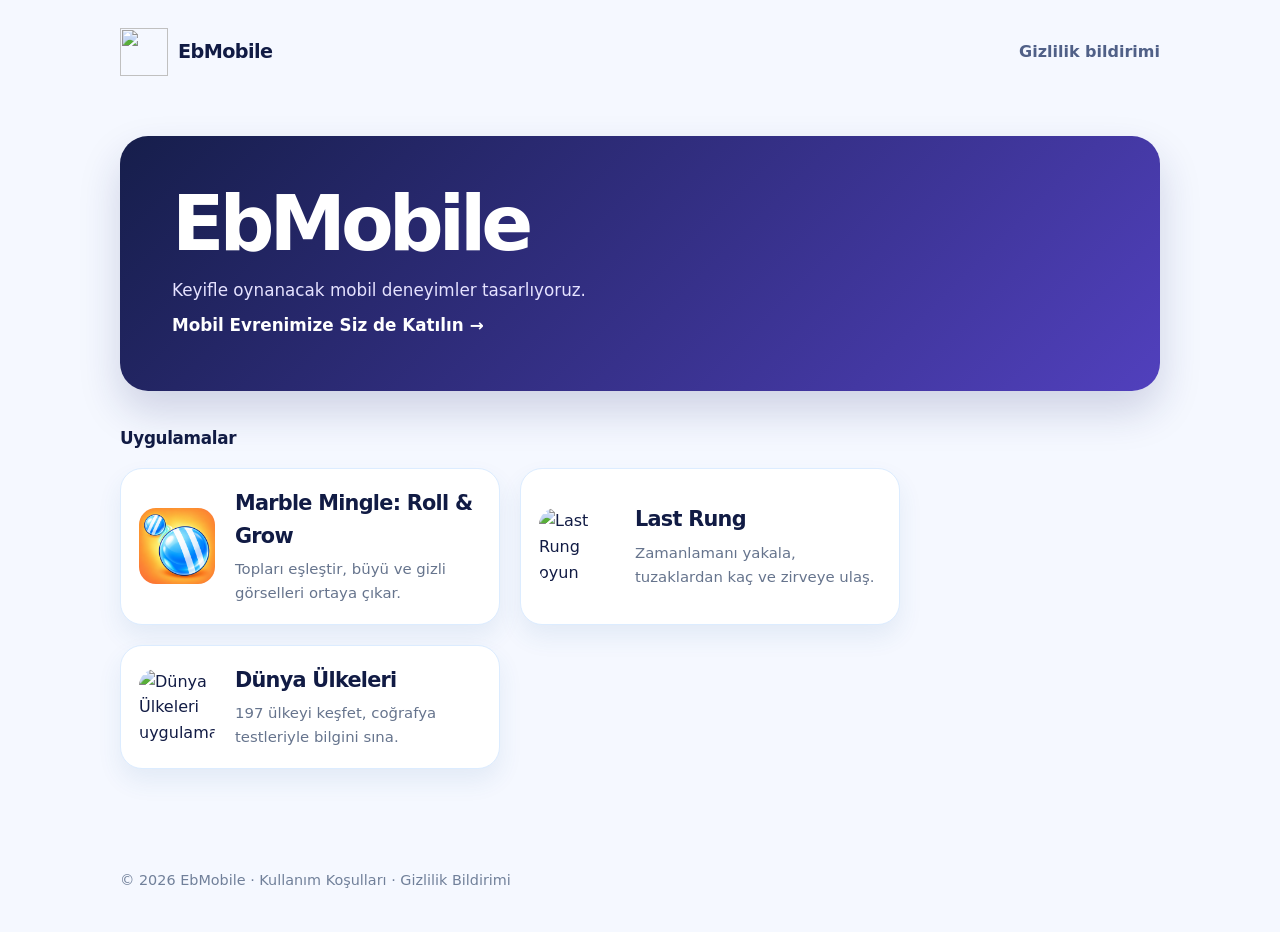
==== index.html @ 600e8740 "Add Marble Mingle game page and project card" ====
<!doctype html>
<html lang="tr">
<head>
  <meta charset="utf-8">
  <meta name="viewport" content="width=device-width, initial-scale=1">
  <meta name="description" content="EbMobile mobil uygulamaları ve oyunları.">
  <title>EbMobile</title>
  <style>
    :root { --ink:#111b44; --purple:#6150e8; --mist:#edf9ff; }
    * { box-sizing:border-box; }
    body { min-height:100vh; margin:0; color:var(--ink); background:#f5f8ff; font:16px/1.6 Inter,ui-sans-serif,system-ui,-apple-system,BlinkMacSystemFont,"Segoe UI",sans-serif; }
    .page { width:min(1040px,calc(100% - 48px)); margin:auto; }
    header { display:flex; align-items:center; justify-content:space-between; padding:28px 0; }
    .brand { display:flex; align-items:center; gap:10px; color:inherit; font-size:1.2rem; font-weight:850; letter-spacing:-.03em; text-decoration:none; }
    .brand img { width:48px; height:48px; object-fit:contain; }
    .privacy { color:#506087; font-weight:700; text-decoration:none; }
    main { padding:32px 0 72px; }
    .intro { padding:clamp(28px,5vw,52px); border-radius:28px; color:#fff; background:linear-gradient(135deg,#161e4b,#5140bd); box-shadow:0 20px 42px rgba(30,38,104,.18); }
    h1 { margin:0; font-size:clamp(2.8rem,6vw,4.8rem); line-height:.94; letter-spacing:-.065em; }
    .intro-copy { max-width:480px; margin:17px 0 0; color:#e5e2ff; font-size:1.05rem; }
    .intro-cta { display:inline-flex; margin-top:8px; color:#fff; font-weight:800; text-decoration:none; }
    .intro-cta:hover,.intro-cta:focus-visible { text-decoration:underline; }
    h2 { margin:34px 0 16px; font-size:1.05rem; letter-spacing:-.02em; }
    .apps { display:grid; grid-template-columns:repeat(auto-fit,minmax(260px,380px)); gap:20px; }
    .app { display:flex; gap:20px; align-items:center; padding:18px; border:1px solid #dcecff; border-radius:22px; background:#fff; box-shadow:0 12px 24px rgba(48,101,160,.09); color:inherit; text-decoration:none; transition:transform .18s ease,box-shadow .18s ease; }
    .app:hover,.app:focus-visible { transform:translateY(-4px); box-shadow:0 20px 34px rgba(48,101,160,.15); outline:none; }
    .app img { width:76px; height:76px; flex:none; border-radius:17px; object-fit:cover; }
    .app h3 { margin:0 0 5px; font-size:1.3rem; letter-spacing:-.035em; }.app p { margin:0; color:#66748d; font-size:.93rem; }
    footer { padding:28px 0 40px; color:#71809a; font-size:.9rem; } footer a { color:inherit; text-decoration:none; } footer a:hover,footer a:focus-visible { text-decoration:underline; }
    @media (max-width:560px) { .page { width:min(100% - 36px,520px); } header { padding-top:20px; } }
  </style>
</head>
<body>
  <div class="page">
    <header><a class="brand" href="index.html" aria-label="EbMobile ana sayfa"><img src="assets/profile-icon-rebuilt-phone-play-512.png" alt="">EbMobile</a><a class="privacy" href="privacy-policy/index.html">Gizlilik bildirimi</a></header>
    <main>
      <section class="intro" aria-labelledby="intro-title"><h1 id="intro-title">EbMobile</h1><p class="intro-copy">Keyifle oynanacak mobil deneyimler tasarlıyoruz.<br><a class="intro-cta" href="https://play.google.com/store/apps/dev?id=8865251460924613045" target="_blank" rel="noopener noreferrer">Mobil Evrenimize Siz de Katılın →</a></p></section>
      <section aria-labelledby="apps-title">
        <h2 id="apps-title">Uygulamalar</h2>
        <div class="apps">
          <a class="app" href="marble-mingle/index.html"><img src="assets/marble-mingle/icon.png" alt="Marble Mingle uygulama simgesi" width="512" height="512"><div><h3>Marble Mingle: Roll &amp; Grow</h3><p>Topları eşleştir, büyü ve gizli görselleri ortaya çıkar.</p></div></a>
          <a class="app" href="last-rung/index.html"><img src="assets/last-rung-cover.png" alt="Last Rung oyun kapağı"><div><h3>Last Rung</h3><p>Zamanlamanı yakala, tuzaklardan kaç ve zirveye ulaş.</p></div></a>
          <a class="app" href="dunya-ulkeleri/index.html"><img src="assets/dunya-ulkeleri/icon.png" alt="Dünya Ülkeleri uygulama logosu"><div><h3>Dünya Ülkeleri</h3><p>197 ülkeyi keşfet, coğrafya testleriyle bilgini sına.</p></div></a>
        </div>
      </section>
    </main>
    <footer><a href="https://play.google.com/store/apps/dev?id=8865251460924613045" target="_blank" rel="noopener noreferrer">© 2026 EbMobile</a> · <a href="terms-of-service/index.html">Kullanım Koşulları</a> · <a href="privacy-policy/index.html">Gizlilik Bildirimi</a></footer>
  </div>
</body>
</html>
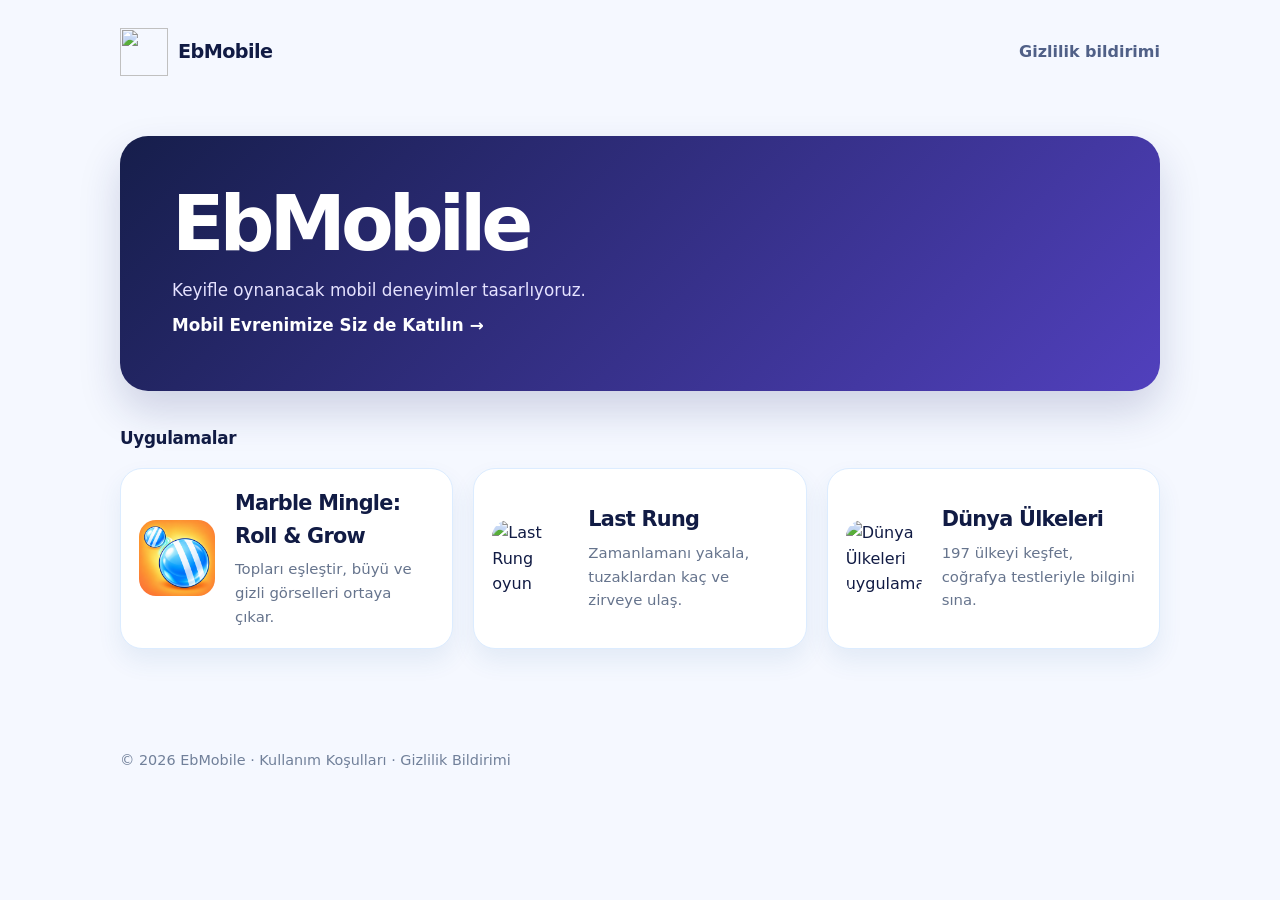
==== commit 7cade27e: "Fill home page app grid with equal columns With Marble Mingle added there are three app cards; the f" ====
--- a/index.html
+++ b/index.html
@@ -21,7 +21,7 @@
     .intro-cta { display:inline-flex; margin-top:8px; color:#fff; font-weight:800; text-decoration:none; }
     .intro-cta:hover,.intro-cta:focus-visible { text-decoration:underline; }
     h2 { margin:34px 0 16px; font-size:1.05rem; letter-spacing:-.02em; }
-    .apps { display:grid; grid-template-columns:repeat(auto-fit,minmax(260px,380px)); gap:20px; }
+    .apps { display:grid; grid-template-columns:repeat(auto-fit,minmax(260px,1fr)); gap:20px; }
     .app { display:flex; gap:20px; align-items:center; padding:18px; border:1px solid #dcecff; border-radius:22px; background:#fff; box-shadow:0 12px 24px rgba(48,101,160,.09); color:inherit; text-decoration:none; transition:transform .18s ease,box-shadow .18s ease; }
     .app:hover,.app:focus-visible { transform:translateY(-4px); box-shadow:0 20px 34px rgba(48,101,160,.15); outline:none; }
     .app img { width:76px; height:76px; flex:none; border-radius:17px; object-fit:cover; }
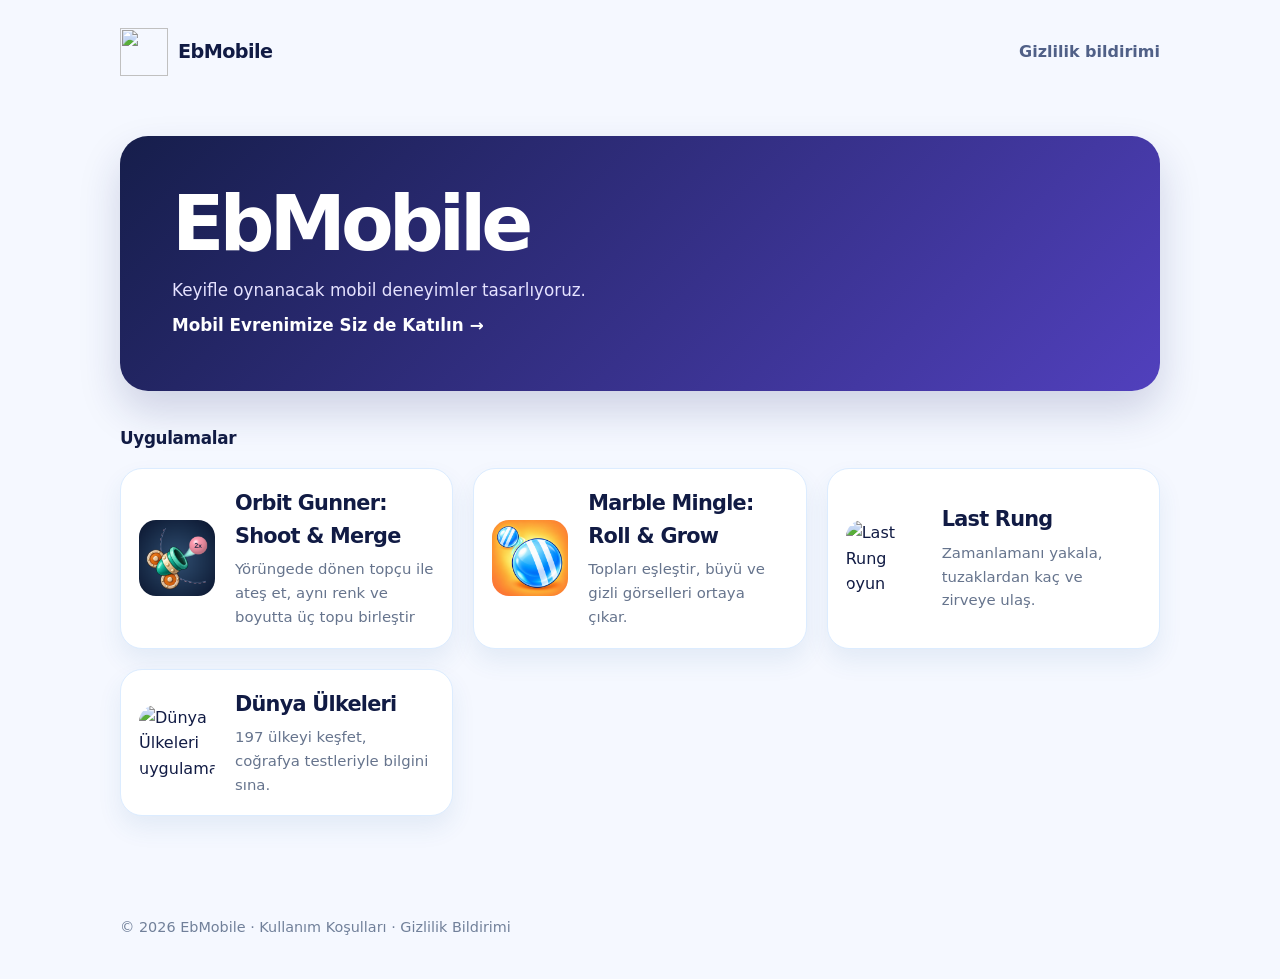
==== commit f578e789: "Add Orbit Gunner game page and app card" ====
--- a/index.html
+++ b/index.html
@@ -38,6 +38,7 @@
       <section aria-labelledby="apps-title">
         <h2 id="apps-title">Uygulamalar</h2>
         <div class="apps">
+          <a class="app" href="orbit-gunner/index.html"><img src="assets/orbit-gunner/icon.png" alt="Orbit Gunner uygulama simgesi" width="512" height="512"><div><h3>Orbit Gunner: Shoot &amp; Merge</h3><p>Yörüngede dönen topçu ile ateş et, aynı renk ve boyutta üç topu birleştir</p></div></a>
           <a class="app" href="marble-mingle/index.html"><img src="assets/marble-mingle/icon.png" alt="Marble Mingle uygulama simgesi" width="512" height="512"><div><h3>Marble Mingle: Roll &amp; Grow</h3><p>Topları eşleştir, büyü ve gizli görselleri ortaya çıkar.</p></div></a>
           <a class="app" href="last-rung/index.html"><img src="assets/last-rung-cover.png" alt="Last Rung oyun kapağı"><div><h3>Last Rung</h3><p>Zamanlamanı yakala, tuzaklardan kaç ve zirveye ulaş.</p></div></a>
           <a class="app" href="dunya-ulkeleri/index.html"><img src="assets/dunya-ulkeleri/icon.png" alt="Dünya Ülkeleri uygulama logosu"><div><h3>Dünya Ülkeleri</h3><p>197 ülkeyi keşfet, coğrafya testleriyle bilgini sına.</p></div></a>
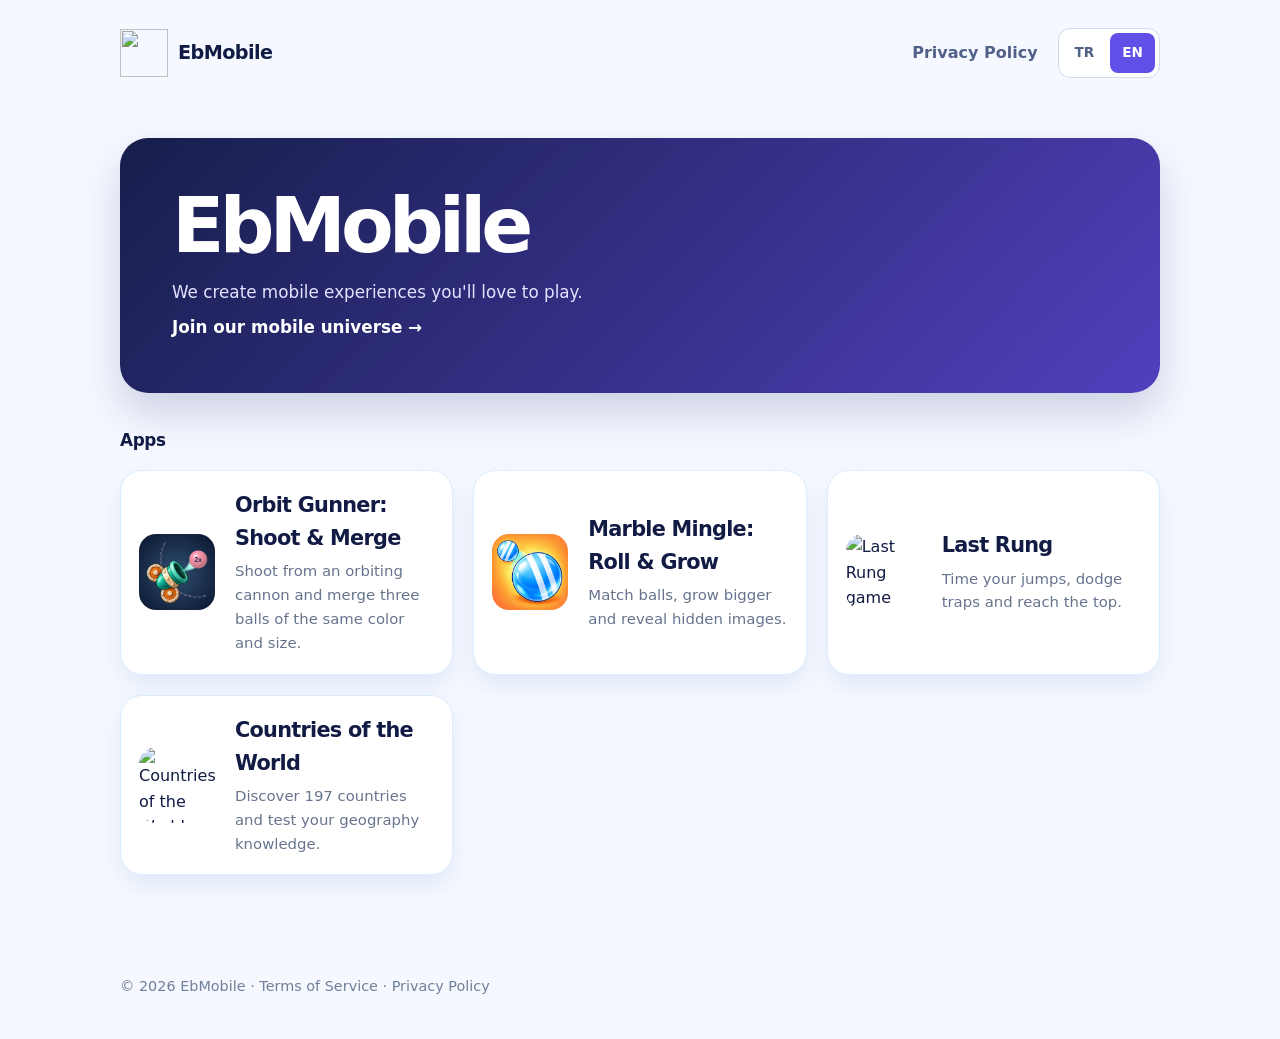
==== commit ae34a517: "Add English-first bilingual pages and EbMobile favicon" ====
--- a/index.html
+++ b/index.html
@@ -1,10 +1,11 @@
 <!doctype html>
-<html lang="tr">
+<html lang="en">
 <head>
   <meta charset="utf-8">
   <meta name="viewport" content="width=device-width, initial-scale=1">
-  <meta name="description" content="EbMobile mobil uygulamaları ve oyunları.">
+  <meta name="description" content="EbMobile mobile apps and games.">
   <title>EbMobile</title>
+  <link rel="icon" type="image/png" sizes="512x512" href="assets/profile-icon-rebuilt-phone-play-512.png">
   <style>
     :root { --ink:#111b44; --purple:#6150e8; --mist:#edf9ff; }
     * { box-sizing:border-box; }
@@ -29,14 +30,18 @@
     footer { padding:28px 0 40px; color:#71809a; font-size:.9rem; } footer a { color:inherit; text-decoration:none; } footer a:hover,footer a:focus-visible { text-decoration:underline; }
     @media (max-width:560px) { .page { width:min(100% - 36px,520px); } header { padding-top:20px; } }
   </style>
+  <style>:root { --language-text:#506087; --language-border:#d3d9ec; --language-surface:#fff; --language-accent:#6150e8; --language-active-text:#fff; --language-focus:#6150e8; --language-hover:#eeeaff; }</style>
+  <link rel="stylesheet" href="assets/language-switch.css">
+  <script src="assets/legal-language.js"></script>
 </head>
 <body>
+  <div data-language="tr" lang="tr" data-title="EbMobile" data-description="EbMobile mobil uygulamaları ve oyunları.">
   <div class="page">
-    <header><a class="brand" href="index.html" aria-label="EbMobile ana sayfa"><img src="assets/profile-icon-rebuilt-phone-play-512.png" alt="">EbMobile</a><a class="privacy" href="privacy-policy/index.html">Gizlilik bildirimi</a></header>
+    <header><a class="brand" href="index.html" aria-label="EbMobile ana sayfa"><img src="assets/profile-icon-rebuilt-phone-play-512.png" alt="">EbMobile</a><div class="header-actions"><a class="privacy" href="privacy-policy/index.html">Gizlilik bildirimi</a><div class="language-switch" role="group" aria-label="Dil seçimi" hidden><button type="button" data-set-language="tr" lang="tr" aria-label="Türkçe" aria-pressed="true">TR</button><button type="button" data-set-language="en" lang="en" aria-label="English" aria-pressed="false">EN</button></div></div></header>
     <main>
-      <section class="intro" aria-labelledby="intro-title"><h1 id="intro-title">EbMobile</h1><p class="intro-copy">Keyifle oynanacak mobil deneyimler tasarlıyoruz.<br><a class="intro-cta" href="https://play.google.com/store/apps/dev?id=8865251460924613045" target="_blank" rel="noopener noreferrer">Mobil Evrenimize Siz de Katılın →</a></p></section>
-      <section aria-labelledby="apps-title">
-        <h2 id="apps-title">Uygulamalar</h2>
+      <section class="intro" aria-labelledby="intro-title-tr"><h1 id="intro-title-tr">EbMobile</h1><p class="intro-copy">Keyifle oynanacak mobil deneyimler tasarlıyoruz.<br><a class="intro-cta" href="https://play.google.com/store/apps/dev?id=8865251460924613045" target="_blank" rel="noopener noreferrer">Mobil Evrenimize Siz de Katılın →</a></p></section>
+      <section aria-labelledby="apps-title-tr">
+        <h2 id="apps-title-tr">Uygulamalar</h2>
         <div class="apps">
           <a class="app" href="orbit-gunner/index.html"><img src="assets/orbit-gunner/icon.png" alt="Orbit Gunner uygulama simgesi" width="512" height="512"><div><h3>Orbit Gunner: Shoot &amp; Merge</h3><p>Yörüngede dönen topçu ile ateş et, aynı renk ve boyutta üç topu birleştir</p></div></a>
           <a class="app" href="marble-mingle/index.html"><img src="assets/marble-mingle/icon.png" alt="Marble Mingle uygulama simgesi" width="512" height="512"><div><h3>Marble Mingle: Roll &amp; Grow</h3><p>Topları eşleştir, büyü ve gizli görselleri ortaya çıkar.</p></div></a>
@@ -47,5 +52,24 @@
     </main>
     <footer><a href="https://play.google.com/store/apps/dev?id=8865251460924613045" target="_blank" rel="noopener noreferrer">© 2026 EbMobile</a> · <a href="terms-of-service/index.html">Kullanım Koşulları</a> · <a href="privacy-policy/index.html">Gizlilik Bildirimi</a></footer>
   </div>
+  </div>
+  <div data-language="en" lang="en" data-title="EbMobile" data-description="EbMobile mobile apps and games.">
+  <div class="page">
+    <header><a class="brand" href="index.html" aria-label="EbMobile home"><img src="assets/profile-icon-rebuilt-phone-play-512.png" alt="">EbMobile</a><div class="header-actions"><a class="privacy" href="privacy-policy/index.html">Privacy Policy</a><div class="language-switch" role="group" aria-label="Language selection" hidden><button type="button" data-set-language="tr" lang="tr" aria-label="Türkçe" aria-pressed="false">TR</button><button type="button" data-set-language="en" lang="en" aria-label="English" aria-pressed="true">EN</button></div></div></header>
+    <main>
+      <section class="intro" aria-labelledby="intro-title-en"><h1 id="intro-title-en">EbMobile</h1><p class="intro-copy">We create mobile experiences you'll love to play.<br><a class="intro-cta" href="https://play.google.com/store/apps/dev?id=8865251460924613045" target="_blank" rel="noopener noreferrer">Join our mobile universe →</a></p></section>
+      <section aria-labelledby="apps-title-en">
+        <h2 id="apps-title-en">Apps</h2>
+        <div class="apps">
+          <a class="app" href="orbit-gunner/index.html"><img src="assets/orbit-gunner/icon.png" alt="Orbit Gunner app icon" width="512" height="512"><div><h3>Orbit Gunner: Shoot &amp; Merge</h3><p>Shoot from an orbiting cannon and merge three balls of the same color and size.</p></div></a>
+          <a class="app" href="marble-mingle/index.html"><img src="assets/marble-mingle/icon.png" alt="Marble Mingle app icon" width="512" height="512"><div><h3>Marble Mingle: Roll &amp; Grow</h3><p>Match balls, grow bigger and reveal hidden images.</p></div></a>
+          <a class="app" href="last-rung/index.html"><img src="assets/last-rung-cover.png" alt="Last Rung game cover"><div><h3>Last Rung</h3><p>Time your jumps, dodge traps and reach the top.</p></div></a>
+          <a class="app" href="dunya-ulkeleri/index.html"><img src="assets/dunya-ulkeleri/icon.png" alt="Countries of the World app icon"><div><h3>Countries of the World</h3><p>Discover 197 countries and test your geography knowledge.</p></div></a>
+        </div>
+      </section>
+    </main>
+    <footer><a href="https://play.google.com/store/apps/dev?id=8865251460924613045" target="_blank" rel="noopener noreferrer">© 2026 EbMobile</a> · <a href="terms-of-service/index.html">Terms of Service</a> · <a href="privacy-policy/index.html">Privacy Policy</a></footer>
+  </div>
+  </div>
 </body>
 </html>
--- a/assets/language-switch.css
+++ b/assets/language-switch.css
@@ -0,0 +1,24 @@
+html[lang="en"] [data-language="tr"],
+html[lang="tr"] [data-language="en"],
+[hidden] { display:none !important; }
+.header-actions { display:flex; align-items:center; justify-content:flex-end; flex-wrap:wrap; gap:12px 20px; }
+.topbar, .page > header { gap:16px; flex-wrap:wrap; }
+.language-switch {
+  display:inline-flex; align-items:center; flex-shrink:0; gap:4px; padding:4px;
+  border:1px solid var(--language-border, #ffffff55); border-radius:12px;
+  background:var(--language-surface, #ffffff0d);
+}
+.language-switch button {
+  min-width:42px; min-height:40px; padding:7px 12px; border:0; border-radius:8px;
+  background:transparent; color:var(--language-text, #fff);
+  font:inherit; font-size:.85rem; font-weight:800; cursor:pointer;
+}
+.language-switch button[aria-pressed="true"] { color:var(--language-active-text, #111b44); background:var(--language-accent, #fff); }
+.language-switch button:hover { text-decoration:none; background:var(--language-hover, #ffffff26); }
+.language-switch button[aria-pressed="true"]:hover { background:var(--language-accent, #fff); }
+.language-switch button:focus-visible { outline:3px solid var(--language-focus, #fff); outline-offset:3px; }
+@media (max-width:560px) {
+  .header-actions { display:contents; }
+  .header-actions .language-switch { margin-left:auto; }
+  .header-actions .privacy { order:2; flex-basis:100%; text-align:right; font-size:.8rem; }
+}
